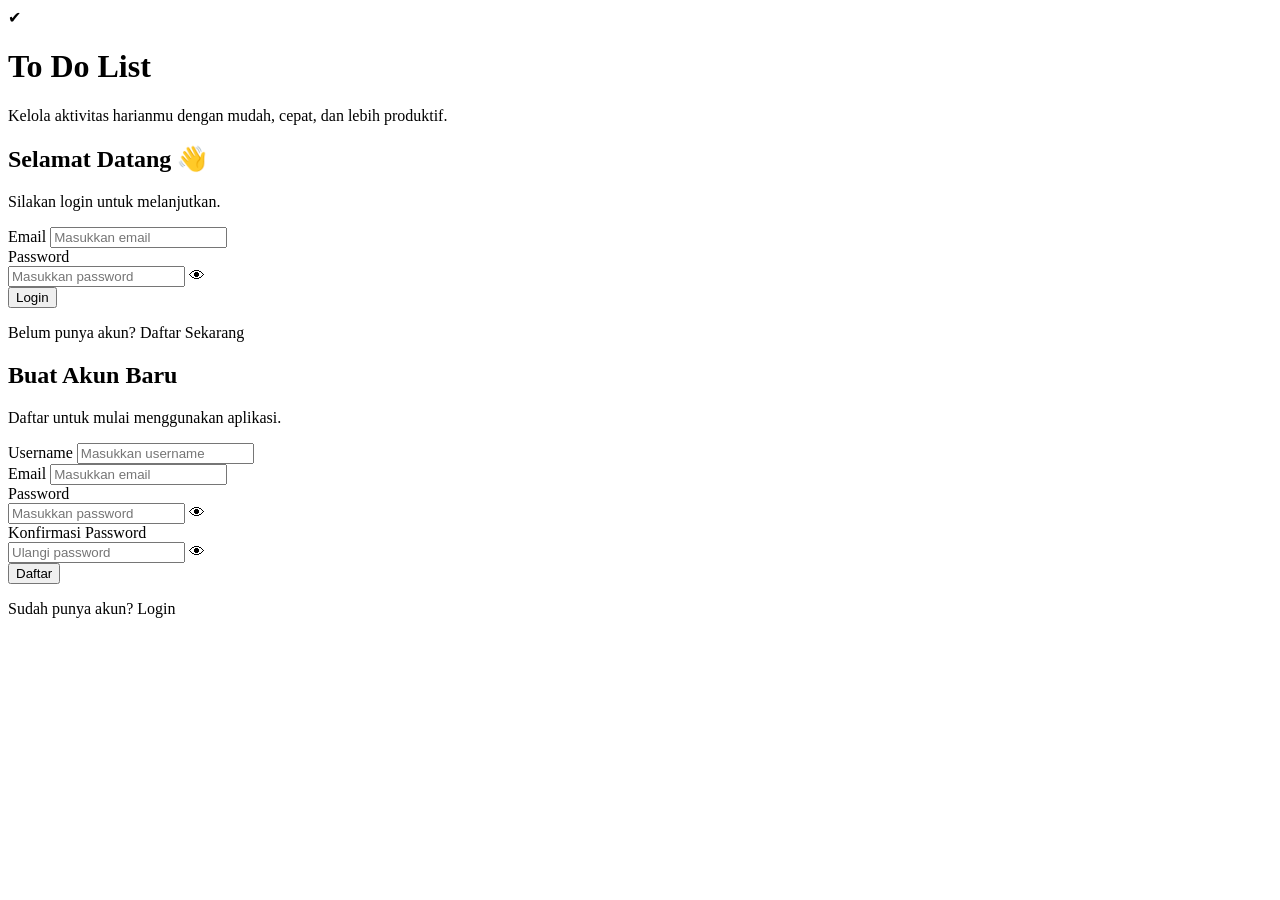
==== index.html @ 9109334b "Add files via upload" ====
<!DOCTYPE html>
<html lang="id">
<head>
    <meta charset="UTF-8">
    <meta name="viewport" content="width=device-width, initial-scale=1.0">

    <title>To Do List App</title>

    <!-- Font Google -->
    <link rel="preconnect" href="https://fonts.googleapis.com">
    <link rel="preconnect" href="https://fonts.gstatic.com" crossorigin>
    <link href="https://fonts.googleapis.com/css2?family=Poppins:wght@300;400;500;600;700&display=swap" rel="stylesheet">

    <!-- CSS -->
    <link rel="stylesheet" href="css/style.css">
</head>

<body>

    <div class="container">

        <!-- ==========================
             BAGIAN KIRI
        =========================== -->
        <div class="left-panel">

            <div class="logo">
                ✔
            </div>

            <h1>To Do List</h1>

            <p>
                Kelola aktivitas harianmu dengan mudah,
                cepat, dan lebih produktif.
            </p>

        </div>

        <!-- ==========================
             BAGIAN KANAN
        =========================== -->

        <div class="right-panel">

            <!-- LOGIN -->

            <div class="form-box active" id="loginForm">

                <h2>Selamat Datang 👋</h2>

                <p class="subtitle">
                    Silakan login untuk melanjutkan.
                </p>

                <form id="login">

                    <div class="input-group">

                        <label>Email</label>

                        <input
                            type="email"
                            id="loginEmail"
                            placeholder="Masukkan email"
                            required>

                    </div>

                    <div class="input-group">

                        <label>Password</label>

                        <div class="password-box">

                            <input
                                type="password"
                                id="loginPassword"
                                placeholder="Masukkan password"
                                required>

                            <span
                                class="toggle-password"
                                onclick="togglePassword('loginPassword', this)">
                                👁
                            </span>

                        </div>

                    </div>

                    <button type="submit" class="btn">
                        Login
                    </button>

                </form>

                <p class="switch-text">
                    Belum punya akun?
                    <span id="showRegister">
                        Daftar Sekarang
                    </span>
                </p>

            </div>

            <!-- REGISTER -->

            <div class="form-box" id="registerForm">

                <h2>Buat Akun Baru</h2>

                <p class="subtitle">
                    Daftar untuk mulai menggunakan aplikasi.
                </p>

                <form id="register">

                    <div class="input-group">

                        <label>Username</label>

                        <input
                            type="text"
                            id="username"
                            placeholder="Masukkan username"
                            required>

                    </div>

                    <div class="input-group">

                        <label>Email</label>

                        <input
                            type="email"
                            id="email"
                            placeholder="Masukkan email"
                            required>

                    </div>

                    <div class="input-group">

                        <label>Password</label>

                        <div class="password-box">

                            <input
                                type="password"
                                id="password"
                                placeholder="Masukkan password"
                                required>

                            <span
                                class="toggle-password"
                                onclick="togglePassword('password', this)">
                                👁
                            </span>

                        </div>

                    </div>

                    <div class="input-group">

                        <label>Konfirmasi Password</label>

                        <div class="password-box">

                            <input
                                type="password"
                                id="confirmPassword"
                                placeholder="Ulangi password"
                                required>

                            <span
                                class="toggle-password"
                                onclick="togglePassword('confirmPassword', this)">
                                👁
                            </span>

                        </div>

                    </div>

                    <button type="submit" class="btn">
                        Daftar
                    </button>

                </form>

                <p class="switch-text">
                    Sudah punya akun?
                    <span id="showLogin">
                        Login
                    </span>
                </p>

            </div>

        </div>

    </div>

    <!-- JavaScript -->
    <script src="js/auth_index.js"></script>

</body>
</html>
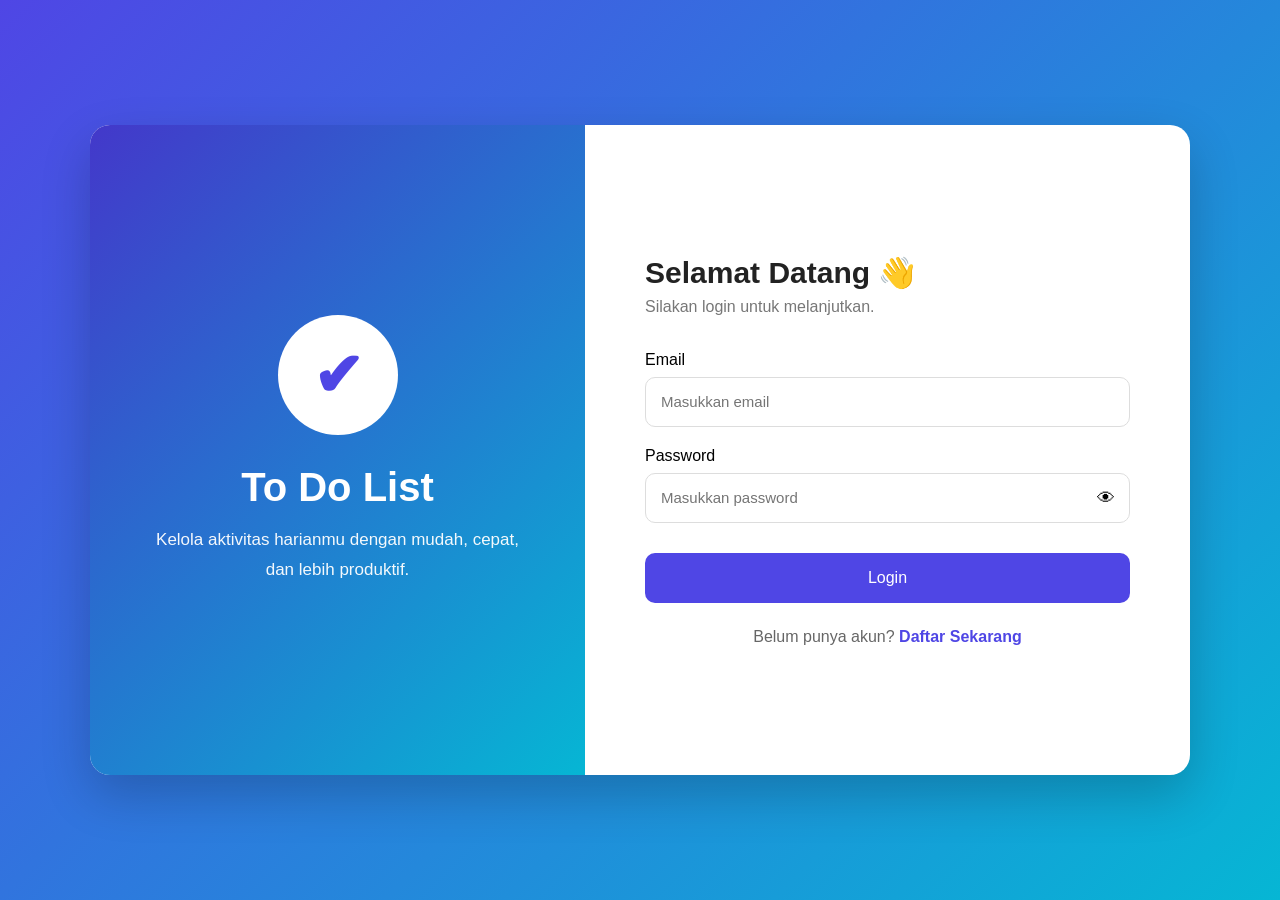
==== commit cd28b170: "Update index.html" ====
--- a/index.html
+++ b/index.html
@@ -12,7 +12,7 @@
     <link href="https://fonts.googleapis.com/css2?family=Poppins:wght@300;400;500;600;700&display=swap" rel="stylesheet">
 
     <!-- CSS -->
-    <link rel="stylesheet" href="css/style.css">
+    <link rel="stylesheet" href="style.css">
 </head>
 
 <body>
@@ -207,4 +207,4 @@
     <script src="js/auth_index.js"></script>
 
 </body>
-</html>+</html>
--- a/style.css
+++ b/style.css
@@ -0,0 +1,312 @@
+/* ==========================
+   GOOGLE FONT & RESET
+========================== */
+
+*{
+    margin:0;
+    padding:0;
+    box-sizing:border-box;
+}
+
+body{
+    font-family:'Poppins',sans-serif;
+    background:linear-gradient(135deg,#4f46e5,#06b6d4);
+    min-height:100vh;
+    display:flex;
+    justify-content:center;
+    align-items:center;
+    padding:20px;
+}
+
+/* ==========================
+   CONTAINER
+========================== */
+
+.container{
+    width:1100px;
+    max-width:100%;
+    min-height:650px;
+    background:#fff;
+    border-radius:20px;
+    overflow:hidden;
+    display:flex;
+    box-shadow:0 20px 50px rgba(0,0,0,.20);
+}
+
+/* ==========================
+   LEFT PANEL
+========================== */
+
+.left-panel{
+    width:45%;
+    background:linear-gradient(135deg,#4338ca,#06b6d4);
+    color:white;
+    display:flex;
+    flex-direction:column;
+    justify-content:center;
+    align-items:center;
+    padding:50px;
+    text-align:center;
+}
+
+.logo{
+    width:120px;
+    height:120px;
+    border-radius:50%;
+    background:white;
+    color:#4f46e5;
+    font-size:60px;
+    display:flex;
+    justify-content:center;
+    align-items:center;
+    margin-bottom:30px;
+    font-weight:bold;
+}
+
+.left-panel h1{
+    font-size:40px;
+    margin-bottom:15px;
+}
+
+.left-panel p{
+    font-size:17px;
+    line-height:30px;
+    opacity:.95;
+}
+
+/* ==========================
+   RIGHT PANEL
+========================== */
+
+.right-panel{
+    width:55%;
+    padding:60px;
+    position:relative;
+    display:flex;
+    justify-content:center;
+    align-items:center;
+}
+
+.form-box{
+    width:100%;
+    display:none;
+    animation:fade .4s ease;
+}
+
+.form-box.active{
+    display:block;
+}
+
+@keyframes fade{
+
+    from{
+        opacity:0;
+        transform:translateY(20px);
+    }
+
+    to{
+        opacity:1;
+        transform:translateY(0);
+    }
+
+}
+
+/* ==========================
+   TEXT
+========================== */
+
+h2{
+    color:#222;
+    margin-bottom:8px;
+    font-size:30px;
+}
+
+.subtitle{
+    color:#777;
+    margin-bottom:35px;
+}
+
+/* ==========================
+   INPUT
+========================== */
+
+.input-group{
+    margin-bottom:20px;
+}
+
+.input-group label{
+    display:block;
+    margin-bottom:8px;
+    font-weight:500;
+}
+
+.input-group input{
+
+    width:100%;
+    height:50px;
+    border:1px solid #ddd;
+    border-radius:10px;
+    padding:0 15px;
+    outline:none;
+    transition:.3s;
+    font-size:15px;
+
+}
+
+.input-group input:focus{
+
+    border-color:#4f46e5;
+
+    box-shadow:0 0 8px rgba(79,70,229,.2);
+
+}
+
+/* ==========================
+   PASSWORD
+========================== */
+
+.password-box{
+
+    position:relative;
+
+}
+
+.password-box input{
+
+    padding-right:45px;
+
+}
+
+.toggle-password{
+
+    position:absolute;
+    right:15px;
+    top:50%;
+    transform:translateY(-50%);
+    cursor:pointer;
+    font-size:18px;
+
+}
+
+/* ==========================
+   BUTTON
+========================== */
+
+.btn{
+
+    width:100%;
+    height:50px;
+    border:none;
+    border-radius:10px;
+    background:#4f46e5;
+    color:white;
+    font-size:16px;
+    cursor:pointer;
+    transition:.3s;
+    margin-top:10px;
+
+}
+
+.btn:hover{
+
+    background:#4338ca;
+    transform:translateY(-2px);
+
+}
+
+/* ==========================
+   SWITCH
+========================== */
+
+.switch-text{
+
+    margin-top:25px;
+    text-align:center;
+    color:#666;
+
+}
+
+.switch-text span{
+
+    color:#4f46e5;
+    cursor:pointer;
+    font-weight:600;
+
+}
+
+.switch-text span:hover{
+
+    text-decoration:underline;
+
+}
+
+/* ==========================
+   RESPONSIVE
+========================== */
+
+@media(max-width:900px){
+
+.container{
+
+    flex-direction:column;
+
+}
+
+.left-panel{
+
+    width:100%;
+    padding:40px 20px;
+
+}
+
+.right-panel{
+
+    width:100%;
+    padding:40px 25px;
+
+}
+
+.logo{
+
+    width:90px;
+    height:90px;
+    font-size:45px;
+
+}
+
+.left-panel h1{
+
+    font-size:30px;
+
+}
+
+}
+
+@media(max-width:500px){
+
+h2{
+
+    font-size:24px;
+
+}
+
+.left-panel p{
+
+    font-size:15px;
+    line-height:24px;
+
+}
+
+.input-group input{
+
+    height:45px;
+
+}
+
+.btn{
+
+    height:45px;
+
+}
+
+}
